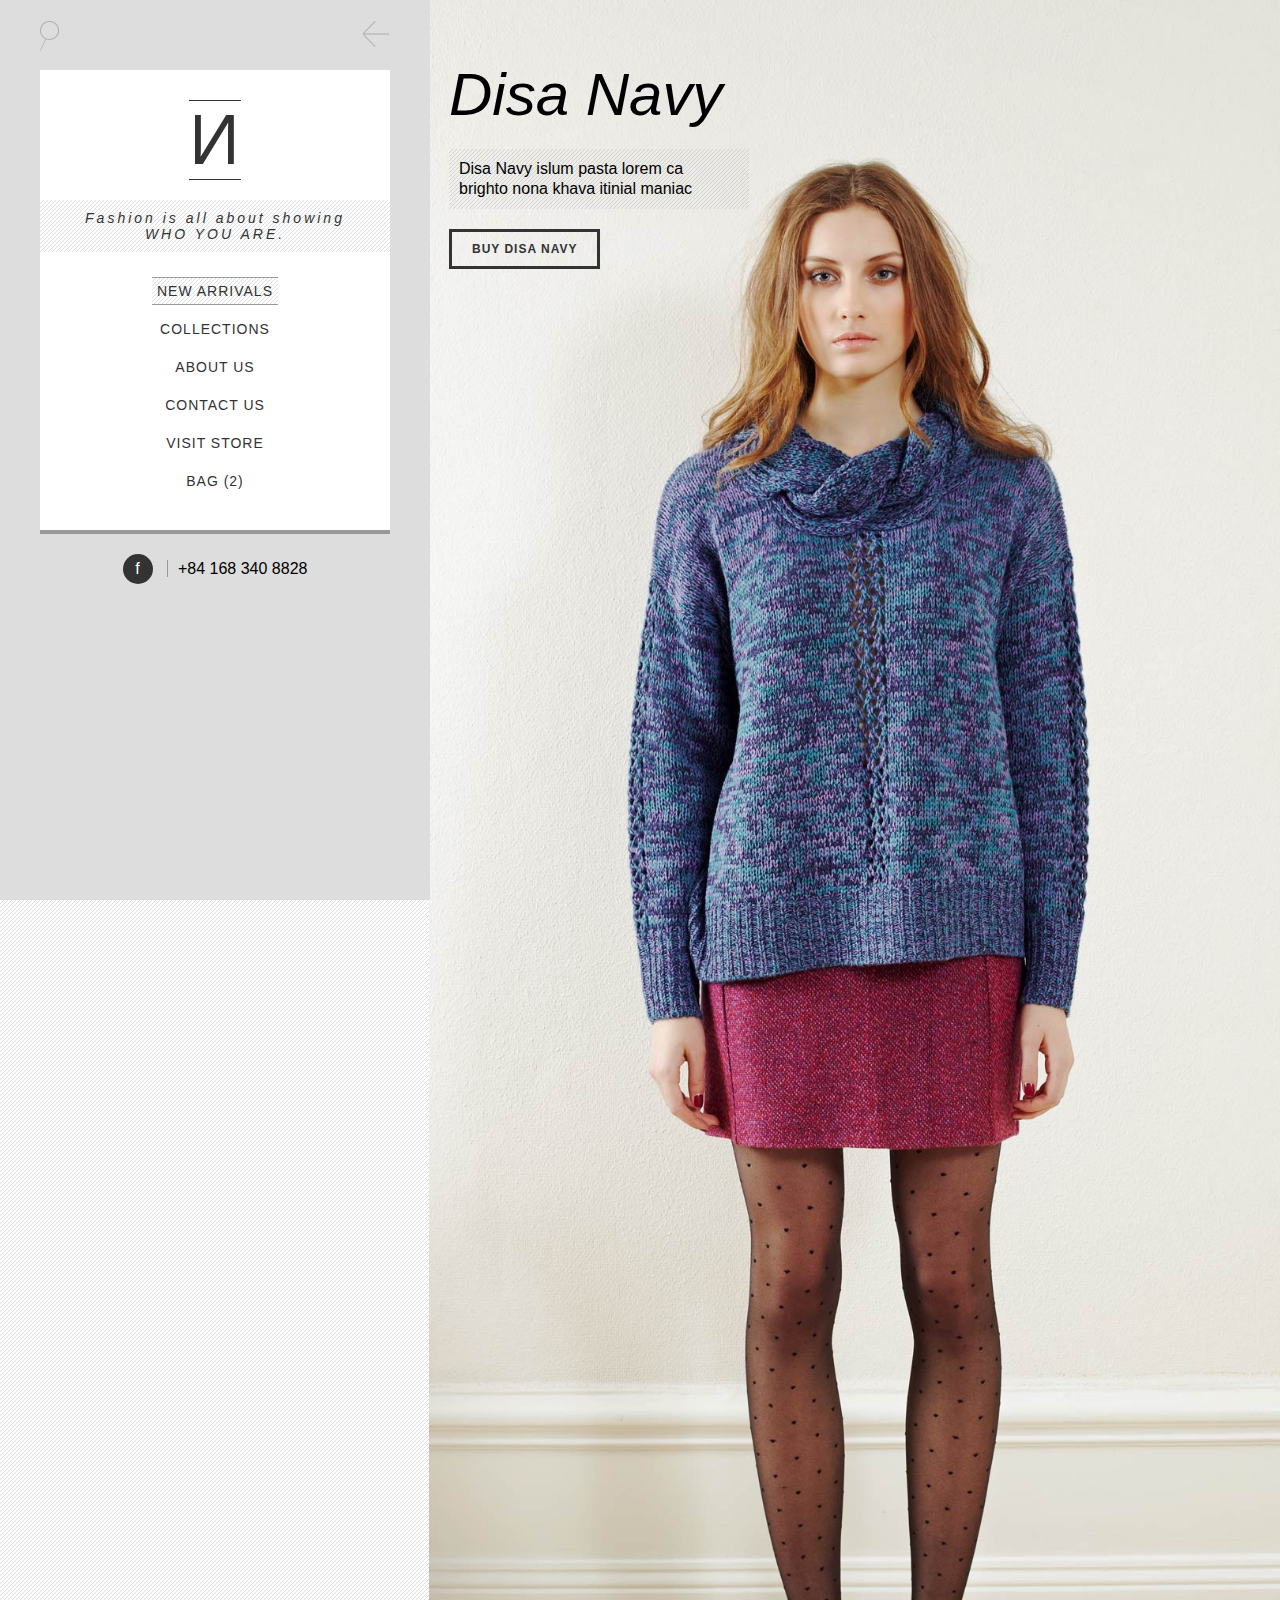
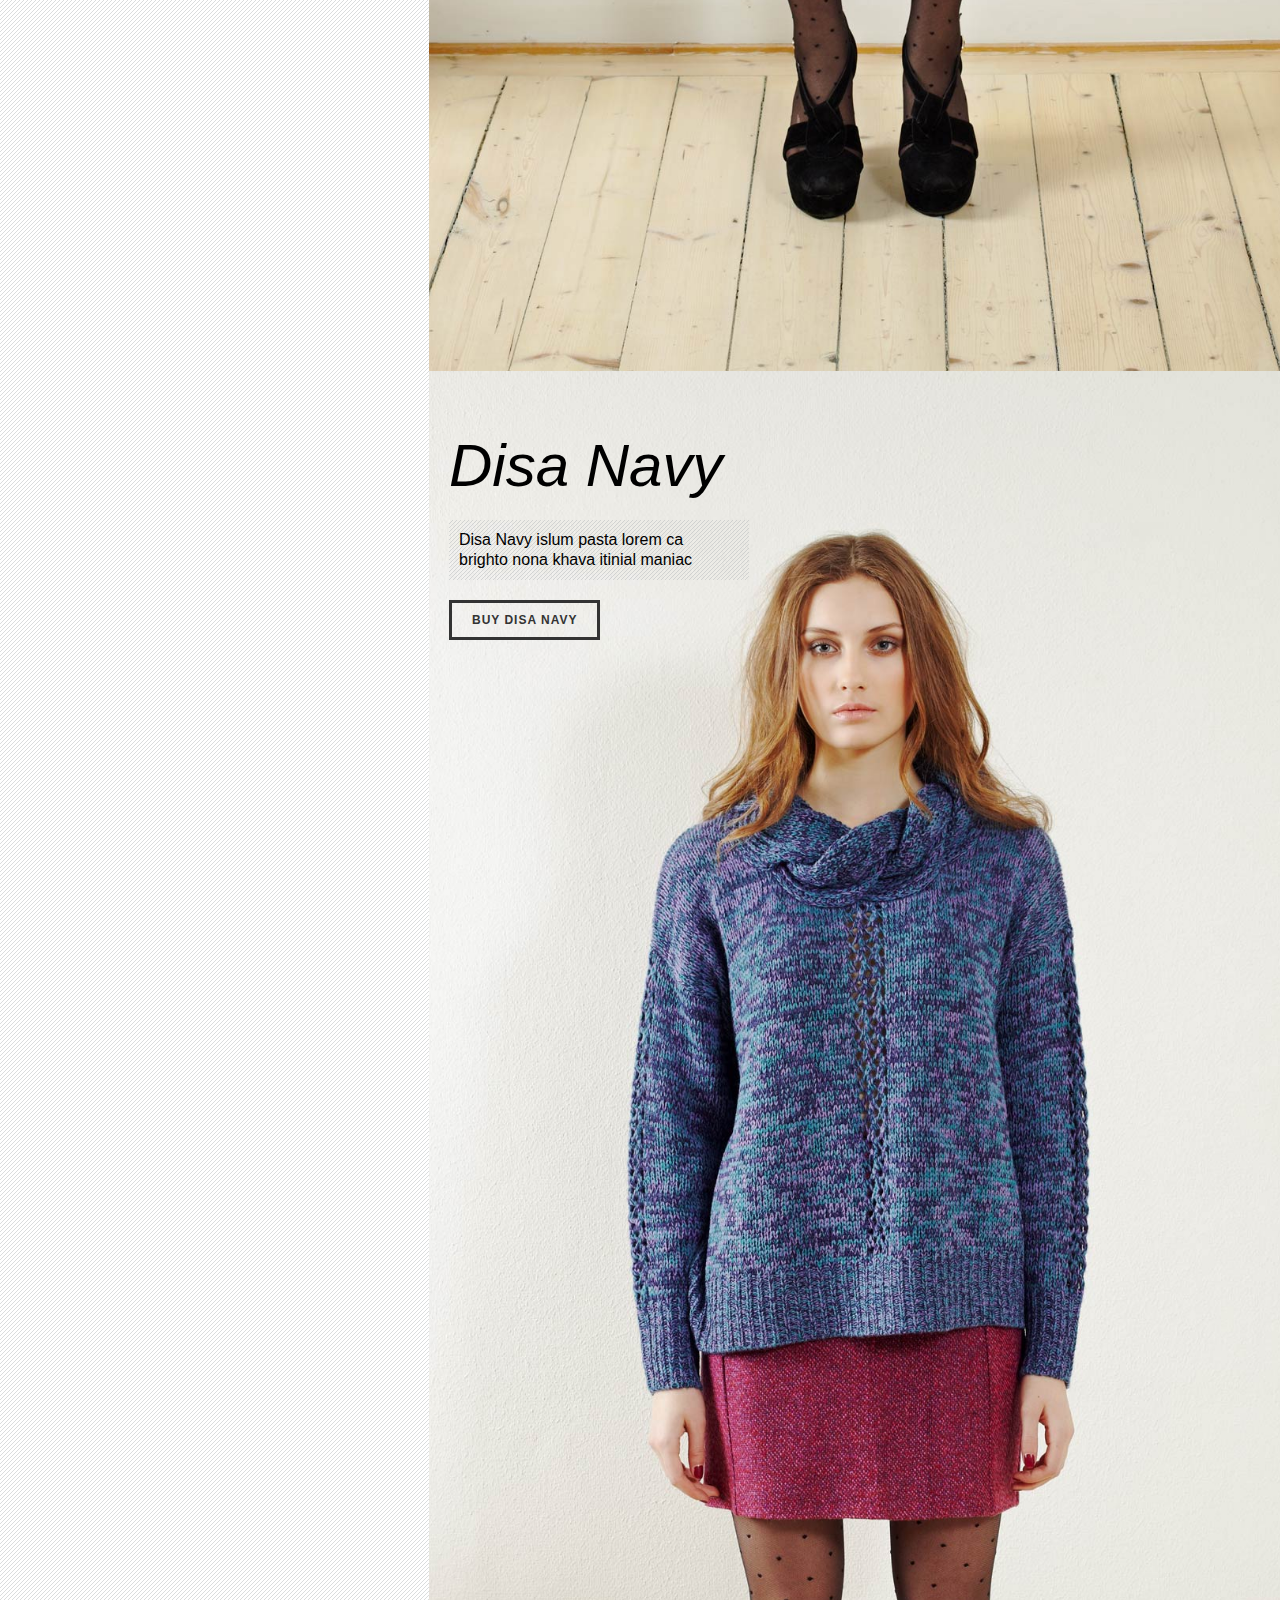
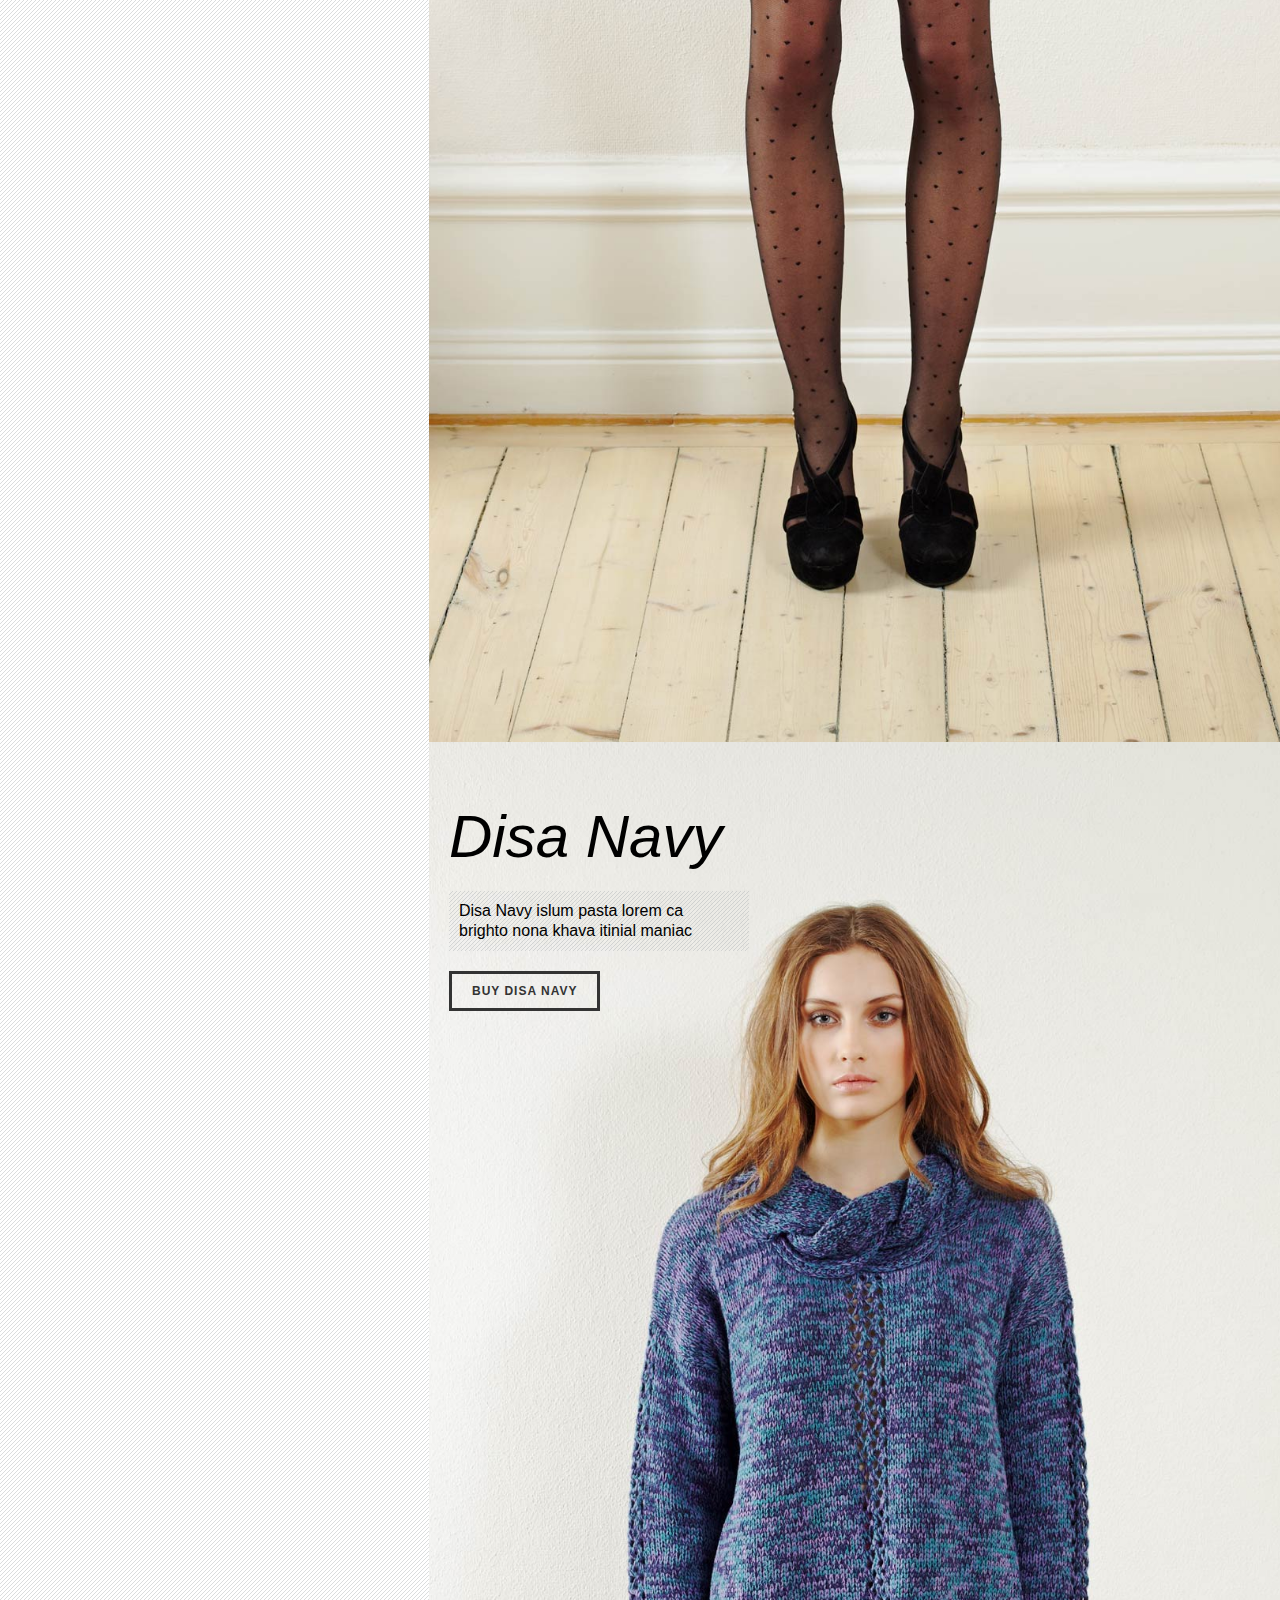
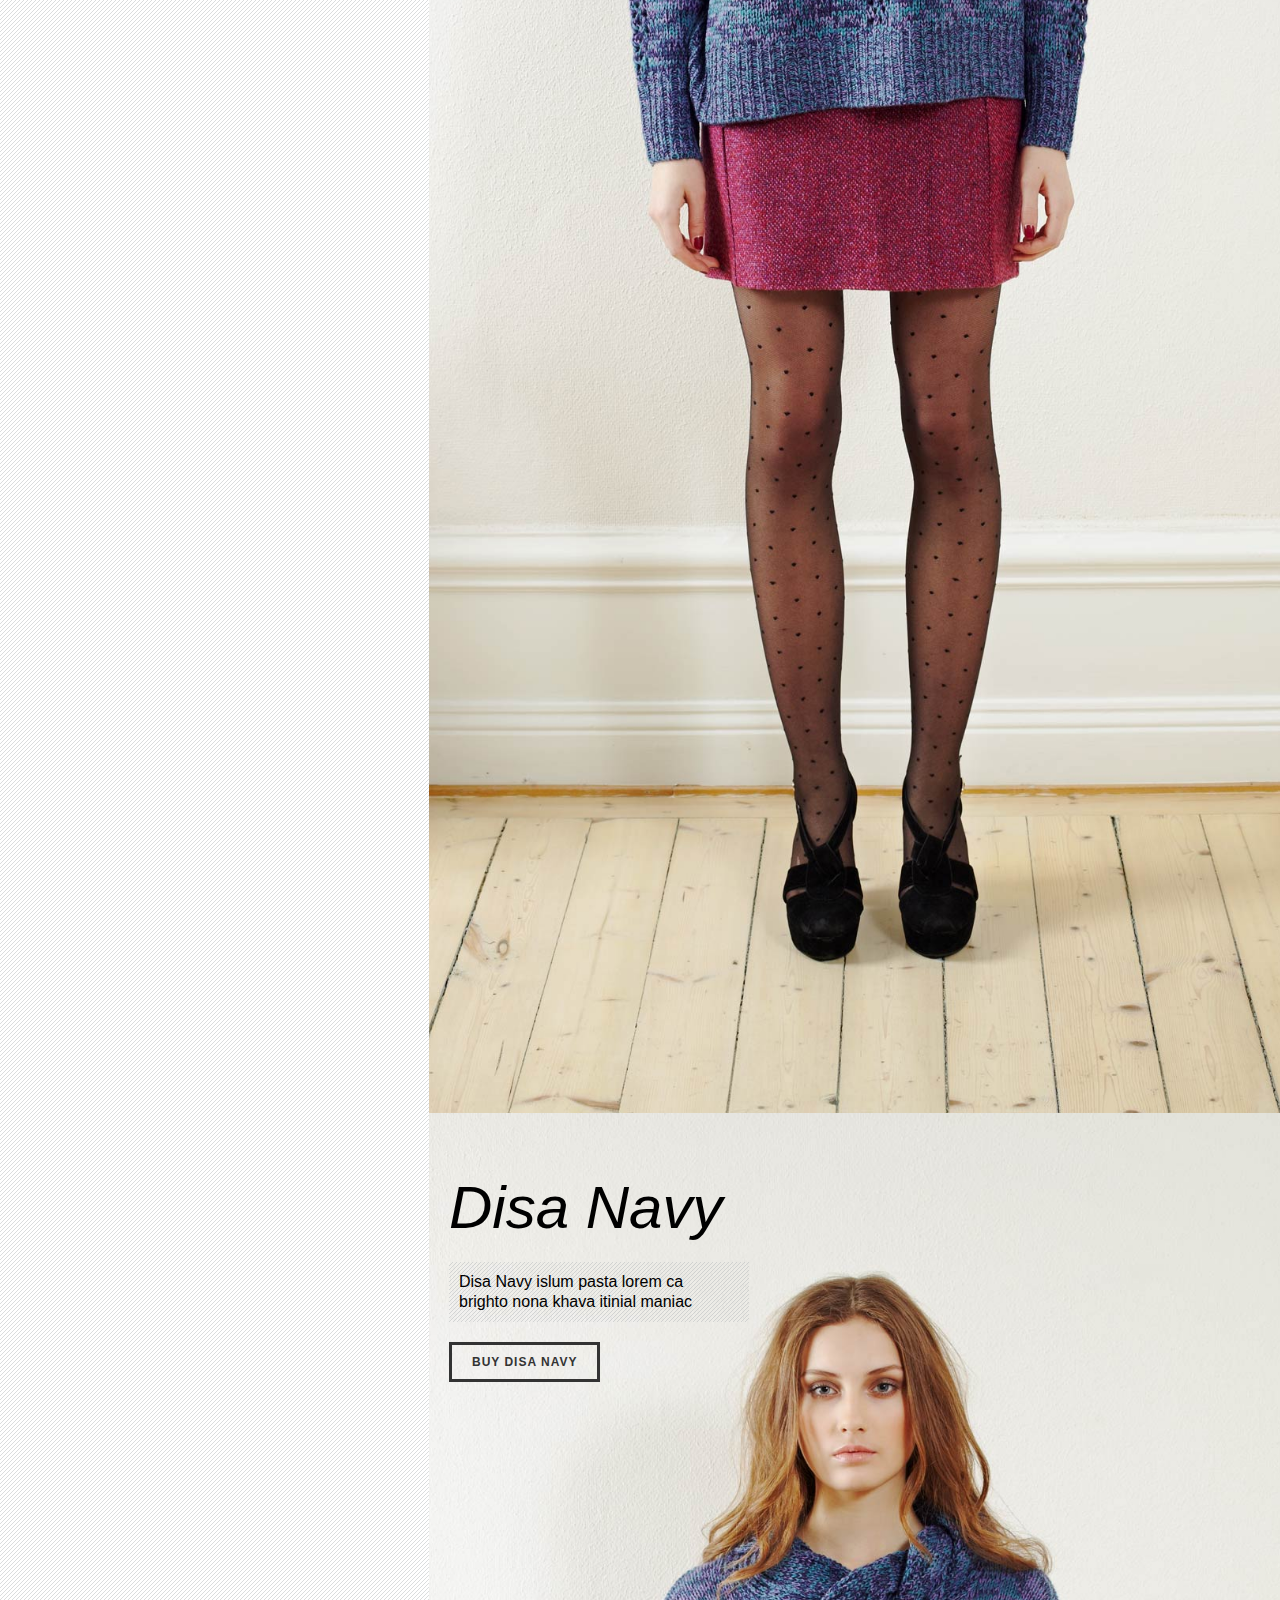
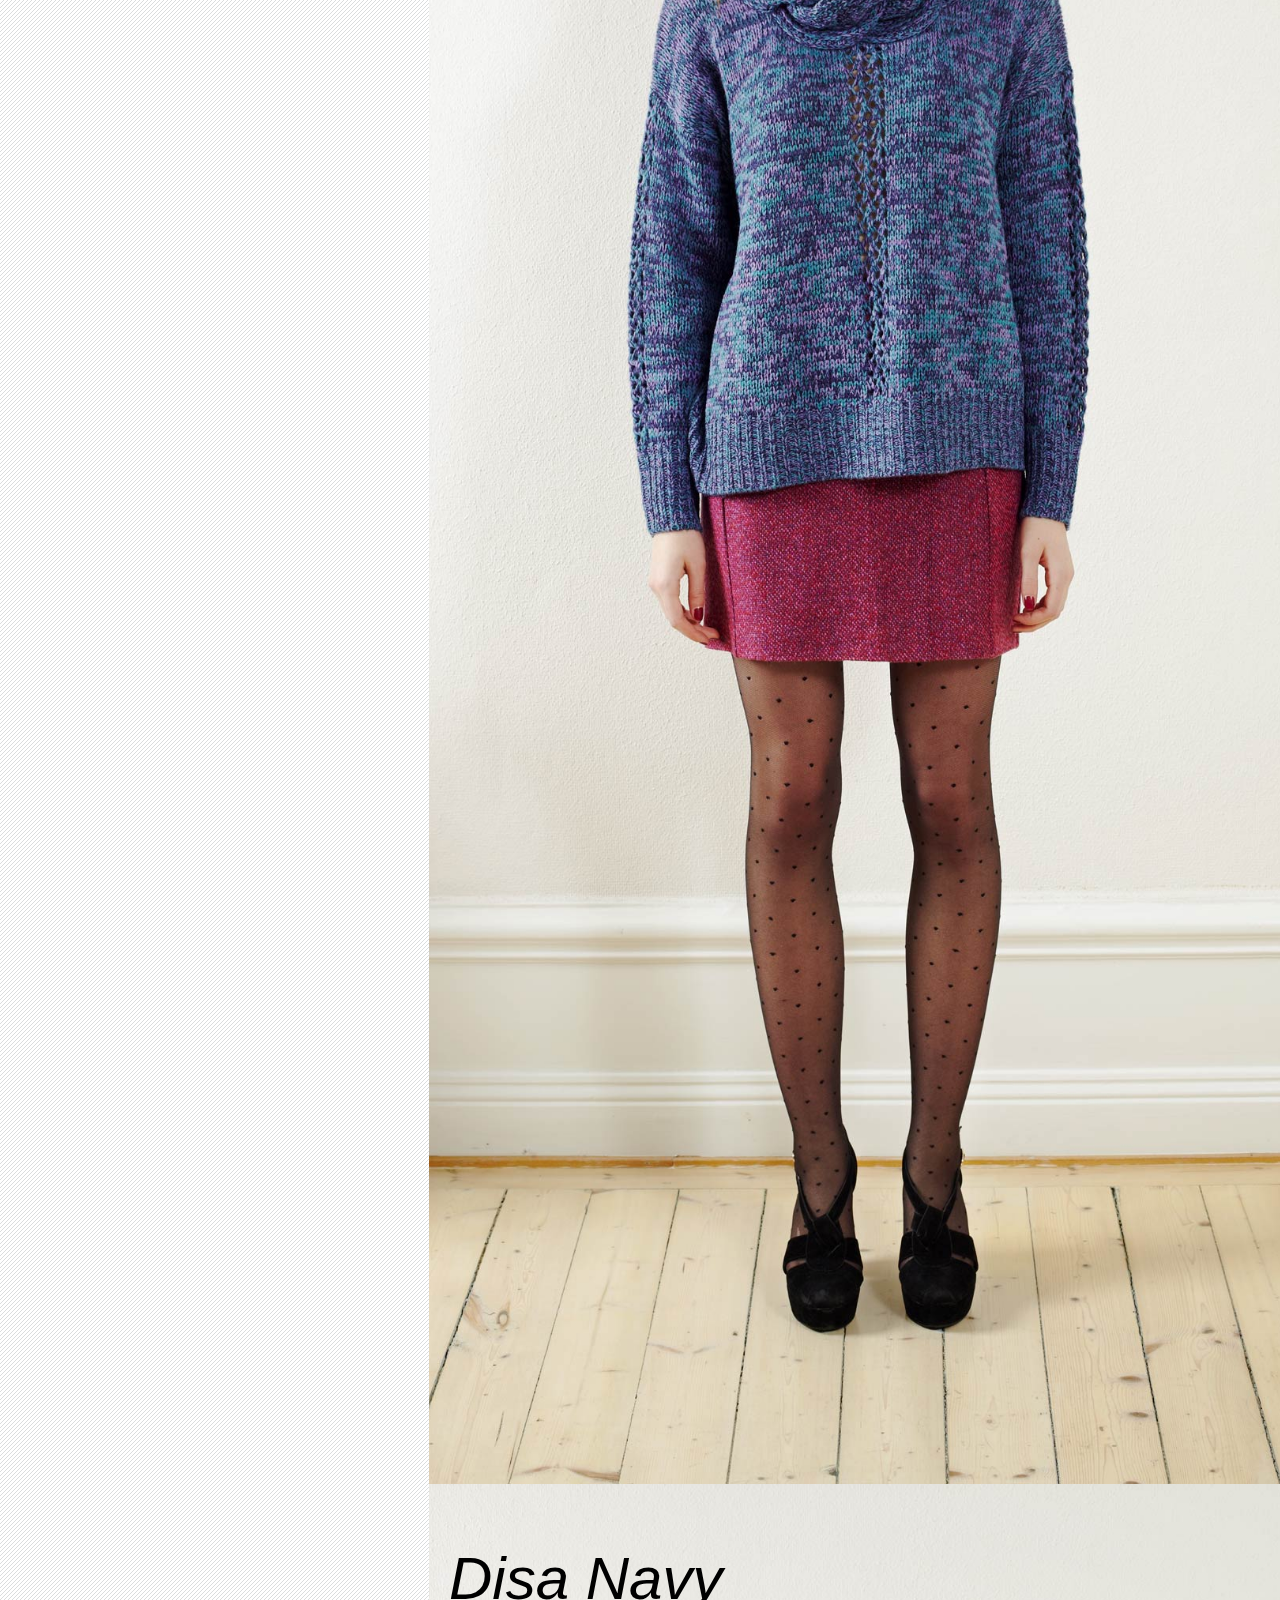
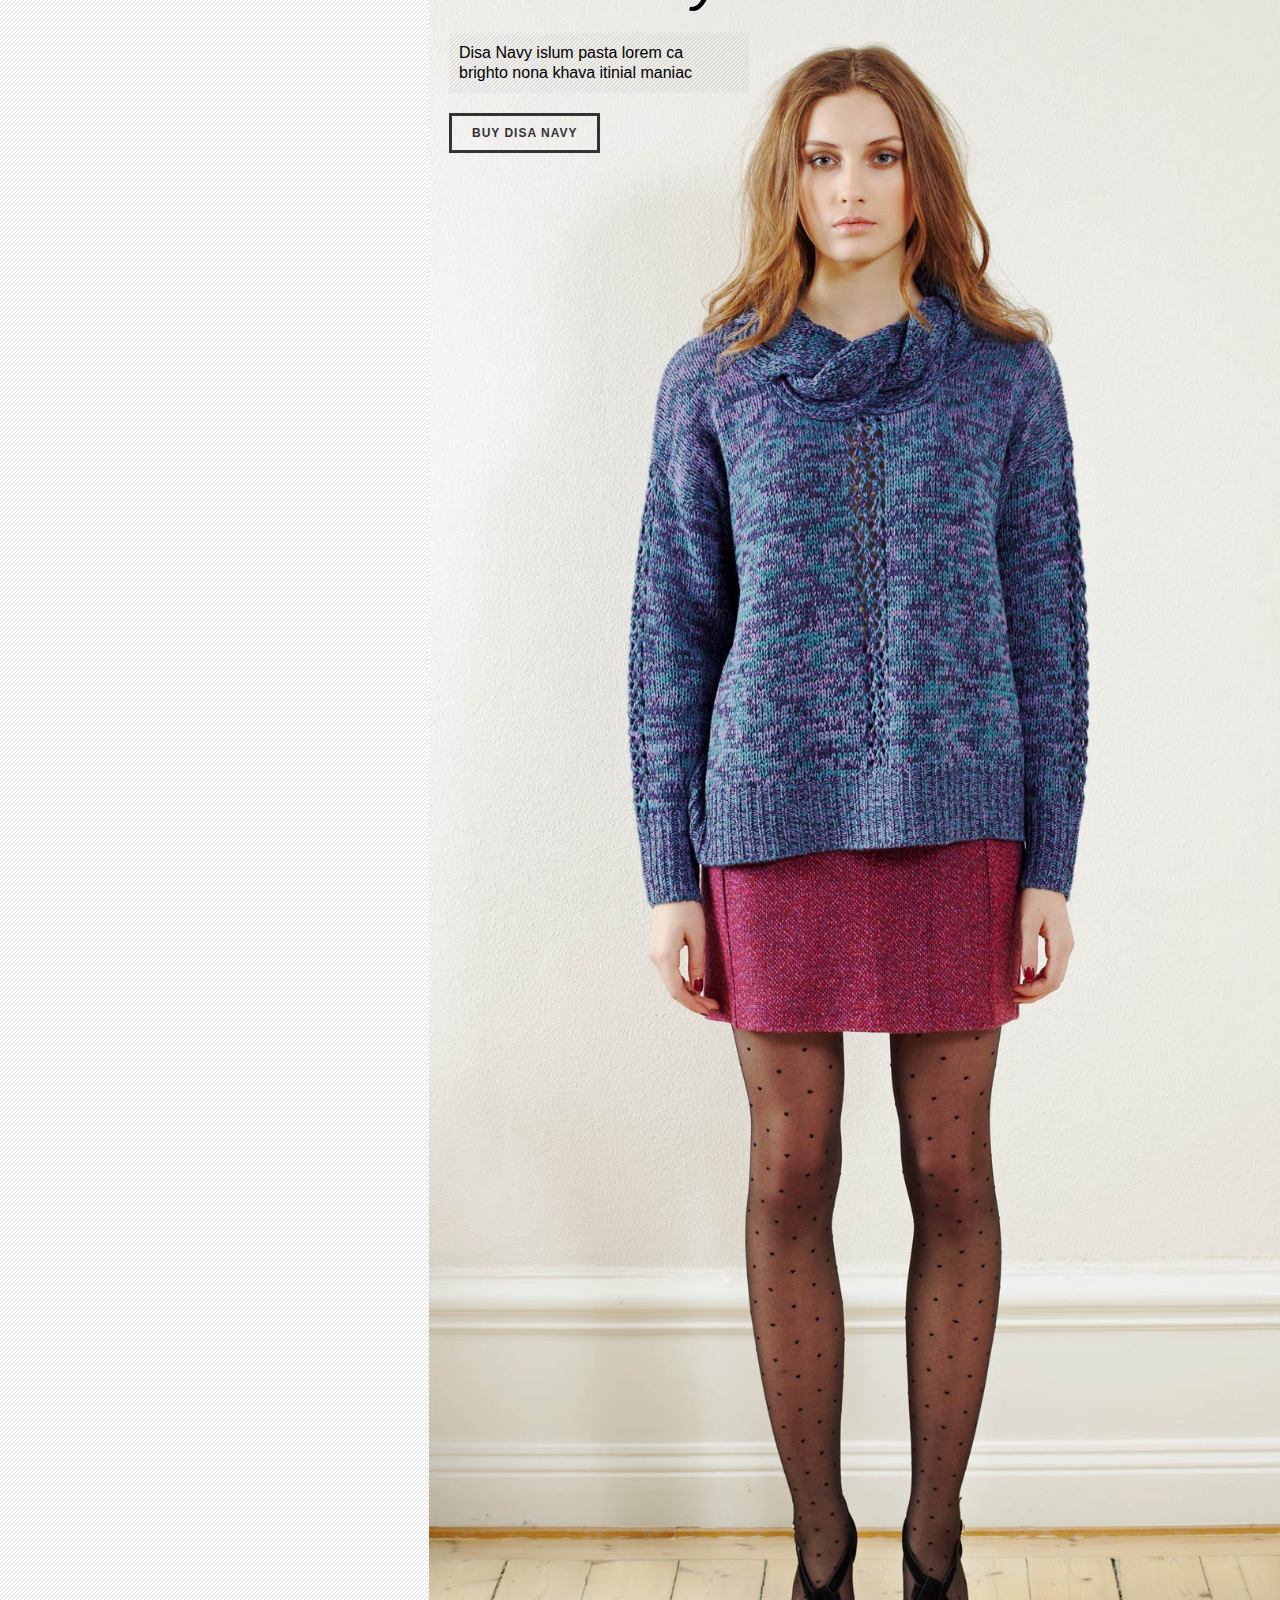
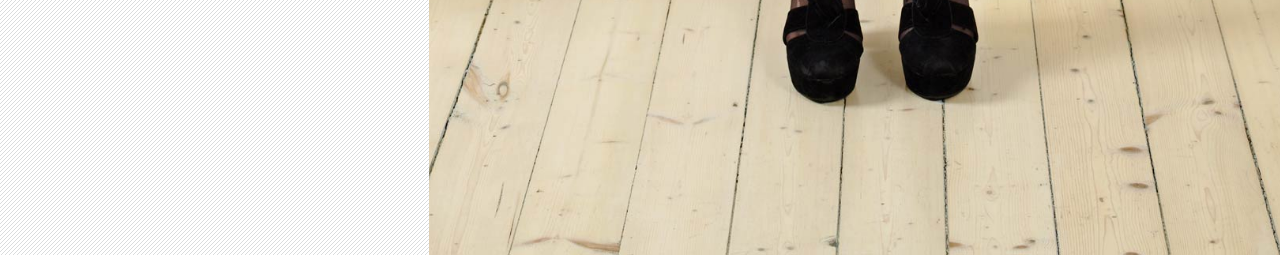
==== protected/views/site/index.html @ 0373f122 "fix rearrangement" ====
<!DOCTYPE HTML>
<html>
<head>
	<meta charset="utf-8">
	<meta name="viewport" content="width=device-width, initial-scale=1.0">
	<title>И | NEW ARRIVALS</title>
	<link rel="stylesheet" type="text/css" href="../../../css/default.css">
	<link rel="stylesheet" type="text/css" href="../../../css/style.css">
	<link rel="stylesheet" type="text/css" href="../../../css/collection-view.css">
	<script type="text/javascript" src="../../../js/jquery2.js"></script>
	<script type="text/javascript" src="../../../js/responsive.js"></script>
	<script type="text/javascript" src="../../../js/elements.js"></script>
	<script src="http://css3-mediaqueries-js.googlecode.com/svn/trunk/css3-mediaqueries.js"></script>	
	<script type="text/javascript">
		$(document).ready(function(){
			mainLayoutControl();
			searchStyle();
			//gridController();
		})
	</script>
</head>
<body class="clearfix">
	<div id="container" class="desktop-view">
		<!--START HEADER MENU-->	
		<div id="header-menu" class="clearfix">
			<div id="panel-setting">
				<div id="search-box">
					<img src="../../../images/icons/searbt.png" style="float:left;padding-right: 10px;">
					<form id="search-form">
						<input tpye="text" name="search-input" id="search-input" placeholder="search...">
						<div id="search-border"></div>
					</form>
				</div>
				<div id="ajust-view-bt"style="float:right;">
					<img src="../../../images/icons/close-bt.png">
				</div>
			</div>
			<div id="menu-wrapper">
				<div id="main-logo-wrapper">
					<a href="#" id="main-logo">И</a>
				</div>
				<blockquote>
					Fashion is all about showing<br /> WHO YOU ARE.
				</blockquote>
				<div id="main-menu">
					<nav>
						<ul id="main-menu-items">
							<li><a href="#" class="active">New Arrivals</a></li>
							<li><a href="#">Collections</a></li>
							<li><a href="#">About Us</a></li>
							<li><a href="#">Contact Us</a></li>
							<li><a href="#">Visit store</a></li>
							<li><a href="#">Bag <span>(2)</span></a></li>
						</ul>
					</nav>
				</div>
			</div>
			<div id="socials">
				<a id="facebook-link" href="http://facebook.com">f</a>
				<span id="phone-number">+84 168 340 8828</span>
			</div>
		</div>
		<div id="content-container">
		<div id="product-full-view">
			<ul id="product-list">
				<li>
					<div class="product-slider clearfix">
						<div class="product-detail">
							<h1>Disa Navy</h1>
							<p>Disa Navy islum pasta lorem ca <br />brighto nona khava itinial maniac</p>
							<a href="#" class="buy-item">Buy Disa Navy</a>
						</div>
					</div>	
				</li>
				<li>
					<div class="product-slider clearfix">
						<div class="product-detail">
							<h1>Disa Navy</h1>
							<p>Disa Navy islum pasta lorem ca <br />brighto nona khava itinial maniac</p>
							<a href="#" class="buy-item">Buy Disa Navy</a>
						</div>
					</div>	
				</li>
				<li>
					<div class="product-slider clearfix">
						<div class="product-detail">
							<h1>Disa Navy</h1>
							<p>Disa Navy islum pasta lorem ca <br />brighto nona khava itinial maniac</p>
							<a href="#" class="buy-item">Buy Disa Navy</a>
						</div>
					</div>	
				</li>
				<li>
					<div class="product-slider clearfix">
						<div class="product-detail">
							<h1>Disa Navy</h1>
							<p>Disa Navy islum pasta lorem ca <br />brighto nona khava itinial maniac</p>
							<a href="#" class="buy-item">Buy Disa Navy</a>
						</div>
					</div>	
				</li>
				<li>
					<div class="product-slider clearfix">
						<div class="product-detail">
							<h1>Disa Navy</h1>
							<p>Disa Navy islum pasta lorem ca <br />brighto nona khava itinial maniac</p>
							<a href="#" class="buy-item">Buy Disa Navy</a>
						</div>
					</div>	
				</li>	
			</ul>
		</div>
		</div>
	</div>	
</body>
</html>
---- css/default.css ----
html,body{ 
	height: 100%;
}
@charset "utf-8";
/* CSS Document */
html, body, div, span, applet, object, iframe,
h1, h2, h3, h4, h5, h6, p, blockquote, pre,
a, abbr, acronym, address, big, cite, code,
del, dfn, em, img, ins, kbd, q, s, samp,
small, strike, strong, sub, sup, tt, var,
b, u, i, center,
dl, dt, dd, ol, ul, li,
fieldset, form, label, legend,
table, caption, tbody, tfoot, thead, tr, th, td,
article, aside, canvas, details, embed, 
figure, figcaption, footer, header, hgroup, 
menu, nav, output, ruby, section, summary,
time, mark, audio, video {
	margin: 0;
	padding: 0;
	border: 0;
	font-size: 100%;
	font: inherit;
	vertical-align: baseline;
	text-decoration: none;
}
textarea {
	resize: none;
}
/* HTML5 display-role reset for older browsers */
article, aside, details, figcaption, figure, 
footer, header, hgroup, menu, nav, section {
	display: block;
}
body {
	text-align: center;
	font-family: georgia, arial, helvetica;
}
*{
	font-family: georgia, arial, helvetica;
}
ol, ul {
	list-style: none;
}
blockquote, q {
	quotes: none;
}
blockquote:before, blockquote:after,
q:before, q:after {
	content: '';
	content: none;
}
table {
	border-collapse: collapse;
	border-spacing: 0;
}
input{
	border: 1px solid #333;
	padding: 2px 10px;
	transition: box-shadow .3s;
}
input:focus, select:focus{
	border: 1px solid #333;
	outline:none;
	box-shadow: 0px 0px 4px 1px #ccc;
}
.clearfix:after {
	visibility: hidden;
	display: block;
	font-size: 0;
	content: ' ';
	clear: both;
	height: 0;
}	
.fit-me-full{
	position: absolute;
	top:0px;
	right:0px;
	bottom: 0px;
	left:0px;
}
.fit-me-bottom{
	position: absolute;	
	right:0px;
	bottom: 0px;
	left:0px;
}
.fit-me-top{
	position: absolute;		
	right:0px;
	top: 0px;
	left:0px;
}
---- css/style.css ----
/*IRENE FASHION SITE*/
/*Design And Implimentation By ALEX HOANG*/

/****LAYOUT****/

/*desktop main layout*/
div#container.desktop-view div#header-menu{
	position: fixed;
	width: 430px;
	height: 100%;
}
div#container.desktop-view div#content-container{
	padding-left: 429px;
	position: relative;
}

/*mobile main layout*/
div#container.mobile-view div#header-menu{
	width: 100%;
	height: 100%;
	float: none;
	position: relative;
}
div#container.mobile-view div#content-container{
	padding-left: 0;
	position: relative;
}
/*mobile main layout*/



/***Main Menu Area***/

div#header-menu{
	text-align: center;
	background-color: #ddd;
	overflow-y: hidden; 
	z-index: 999;
}

/*SEARCHBOX AND MENU EXPANDING*/
div#panel-setting{
	position: relative;
	width: 350px;
	height: 30px;
	margin: 20px auto;
}
/*search box when focused*/
div#search-box.input-focused form#search-form{
	width: 220px;
}
div#search-box.input-focused{
	opacity: 1;
}
div#search-box{
	position: relative;
	width: 250px;
	height: 30px;
	float:left;
}
form#search-form{
	display: block;
	float: left;
	overflow: hidden;
	width: 0px;
	transition: width 0.3s;
}
div#search-box:hover form#search-form{
	width: 220px;
}
input#search-input{
	color: #333;
	text-transform: uppercase;
	font-size: 12px;
	letter-spacing: 1px;
	width: 200px;
	height: 25px;
	padding: 0px 10px;
	margin: 0;
	border: 0;
	background:transparent;
}
input#search-input:focus{
	margin: 0;
	border: 0;
	box-shadow: none;
	outline: none;
}
div#search-border{
	width: 100%;
	height: 5px;
	border: 1px solid #333;
	border-top: none;
}
div#search-border:after{
	content: " ";
	display: block;
	float: right;
	position: relative;
	height: 5px;
	width: 5px;
	border-right: 2px solid #333;

}
div#panel-setting > div{
	opacity: 0.3;
	transition: opacity 0.3s;
}
div#panel-setting > div:hover{
	opacity: 1;
}
div#menu-wrapper{
	position: relative;
	width: 350px;
	margin: auto auto 20px auto;
	background-color: #fff;
	padding-top: 30px;
	border-bottom: 4px solid #999;
}
div#menu-wrapper *{
	color: #333;
	letter-spacing: 1px;
}
div#menu-wrapper > *{
	margin-bottom: 20px;
	padding: 0px 20px;
}
a#main-logo{
	font-size: 70px;
	border-top: 1px solid #333;
	border-bottom: 1px solid #333;

}
div#menu-wrapper blockquote{
	font-size: 14px;
	font-style: italic;
	color: #333;
	letter-spacing: 3px;
	background-image: url('../images/strip.png');
	padding: 10px 20px;
	margin-bottom: 30px;
}
div#main-menu{
	margin-bottom: 40px;
}
ul#main-menu-items li{
	margin-bottom: 20px;
}
ul#main-menu-items li a{
	font-size: 14px;
	text-transform: uppercase;
	padding: 5px 5px;
	border-bottom: 1px dashed transparent;
	border-top: 1px dashed transparent;
	transition: border 0.3s;
}
ul#main-menu-items li a.active{
	background-image: url("../images/strip.png");
	border-bottom: 1px solid #999;
	border-top: 1px solid #999;
}
ul#main-menu-items li a:hover{
	border-bottom: 1px dashed #999;
	border-top: 1px dashed #999;
}

div#socials{
	position: relative;
	bottom: 0px;
	padding-bottom: 20px;
}
a#facebook-link{
	display: inline-block;
	height: 30px;
	width: 30px;
	border-radius: 20px;
	background: #333;
	color: #fff;
	line-height: 30px;
	font-size: 16px
}
span#phone-number{
	margin-left: 10px;
	padding-left: 10px;
	border-left: 1px solid #999;
}

/*MAIN CONTENT*/
div#content-container{
	min-height: 100%;
	position: relative;
	background-image: url('../images/strip.png');
}

/*Product-slider*/
---- css/collection-view.css ----
div#product-full-view{
	height: 100%;
}
div.product-slider{
	padding: 60px 20px 200% 20px;
	background-image: url("../images/4.jpg");
	background-repeat: no-repeat;
	background-position: 50% 0px;
	background-size: cover;
}
div.product-detail{
	display: block;
	float: left;
	width: 300px;
	text-align: left;
}
div.product-detail h1{
	font-size: 60px;
	font-style: italic;
	margin-bottom: 20px;
}
div.product-detail p{
	display: block;
	line-height: 20px;
	background-image: url('../images/strip.png');
	padding: 10px;
	margin-bottom: 20px;
}
a.buy-item{
	display: inline-block;
	color: #333;
	font-weight: bold;
	text-transform: uppercase;
	font-size: 12px;
	border: 3px solid #333;
	padding: 10px 20px;
	letter-spacing: 1px;
	transition: background .5s,color .5s;
}
a.buy-item:hover{
	background: #333;
	color: #fff;
}
div.product-preview{
	position: relative;
	display: block;
	margin-top: 20px;
	line-height: 40px;
	padding-left: 6px;
}
div.view-pointer{
	display: inline-block;
	float: left;
	height: 30px;
	width: 30px;
	border-top: 1px solid #ccc;
	border-left: 1px solid #ccc;
}
div.view-left{
	-o-transform: rotate(-45deg);
	-webkit-transform: rotate(-45deg);
	-moz-transform: rotate(-45deg);
	-ms-transform: rotate(-45deg);
}
div.view-right{
	-o-transform: rotate(135deg);
	-webkit-transform: rotate(135deg);
	-moz-transform: rotate(135deg);
	-ms-transform: rotate(135deg);
}
div.view-list{
	display: inline-block;
	float:left;
	}
div.view-list ul li{
	display: inline-block;
	height: 20px;
	width: 20px;
	border-radius: 20px;
	background-color: #ccc;
	color: #fff;
	cursor: pointer;
}
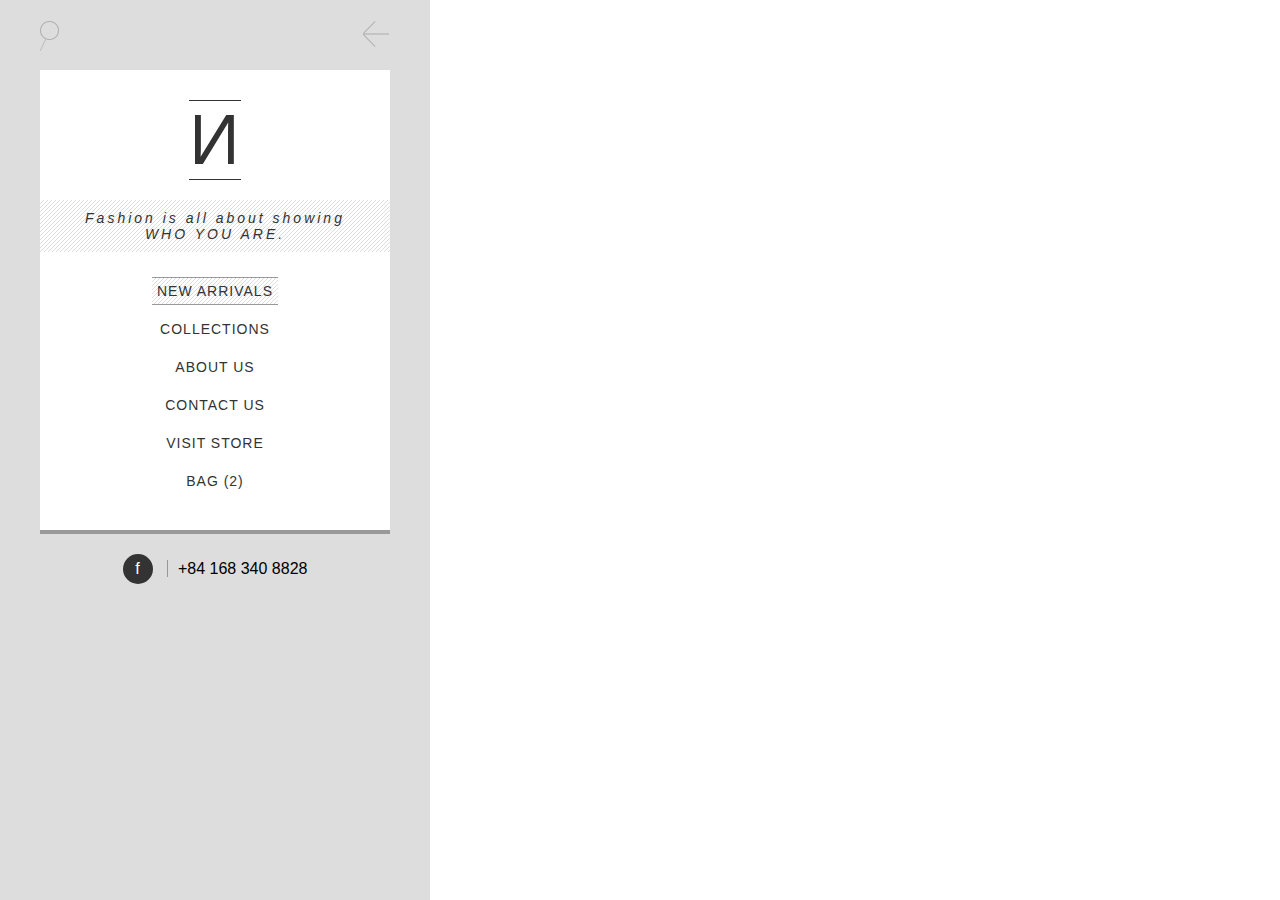
==== commit 6b29486c: "Update MVCCT Add MainMenu Widget" ====
--- a/protected/views/site/index.html
+++ b/protected/views/site/index.html
@@ -61,55 +61,7 @@
 			</div>
 		</div>
 		<div id="content-container">
-		<div id="product-full-view">
-			<ul id="product-list">
-				<li>
-					<div class="product-slider clearfix">
-						<div class="product-detail">
-							<h1>Disa Navy</h1>
-							<p>Disa Navy islum pasta lorem ca <br />brighto nona khava itinial maniac</p>
-							<a href="#" class="buy-item">Buy Disa Navy</a>
-						</div>
-					</div>	
-				</li>
-				<li>
-					<div class="product-slider clearfix">
-						<div class="product-detail">
-							<h1>Disa Navy</h1>
-							<p>Disa Navy islum pasta lorem ca <br />brighto nona khava itinial maniac</p>
-							<a href="#" class="buy-item">Buy Disa Navy</a>
-						</div>
-					</div>	
-				</li>
-				<li>
-					<div class="product-slider clearfix">
-						<div class="product-detail">
-							<h1>Disa Navy</h1>
-							<p>Disa Navy islum pasta lorem ca <br />brighto nona khava itinial maniac</p>
-							<a href="#" class="buy-item">Buy Disa Navy</a>
-						</div>
-					</div>	
-				</li>
-				<li>
-					<div class="product-slider clearfix">
-						<div class="product-detail">
-							<h1>Disa Navy</h1>
-							<p>Disa Navy islum pasta lorem ca <br />brighto nona khava itinial maniac</p>
-							<a href="#" class="buy-item">Buy Disa Navy</a>
-						</div>
-					</div>	
-				</li>
-				<li>
-					<div class="product-slider clearfix">
-						<div class="product-detail">
-							<h1>Disa Navy</h1>
-							<p>Disa Navy islum pasta lorem ca <br />brighto nona khava itinial maniac</p>
-							<a href="#" class="buy-item">Buy Disa Navy</a>
-						</div>
-					</div>	
-				</li>	
-			</ul>
-		</div>
+		
 		</div>
 	</div>	
 </body>
--- a/css/default.css
+++ b/css/default.css
@@ -1,7 +1,10 @@
 html,body{ 
 	height: 100%;
 }
-@charset "utf-8";
+a{
+    cursor: pointer;
+}
+/*@charset "utf-8";*/
 /* CSS Document */
 html, body, div, span, applet, object, iframe,
 h1, h2, h3, h4, h5, h6, p, blockquote, pre,
--- a/css/style.css
+++ b/css/style.css
@@ -189,7 +189,18 @@
 div#content-container{
 	min-height: 100%;
 	position: relative;
-	background-image: url('../images/strip.png');
-}
+	/*background-image: url('../images/strip.png');*/
+}
+
+div#menu-login{
+	position: relative;
+	padding-top: 30%;
+        margin: auto;
+}
+
+h1#menu-login{
+	text-align:center;
+}
+
 
 /*Product-slider*/
